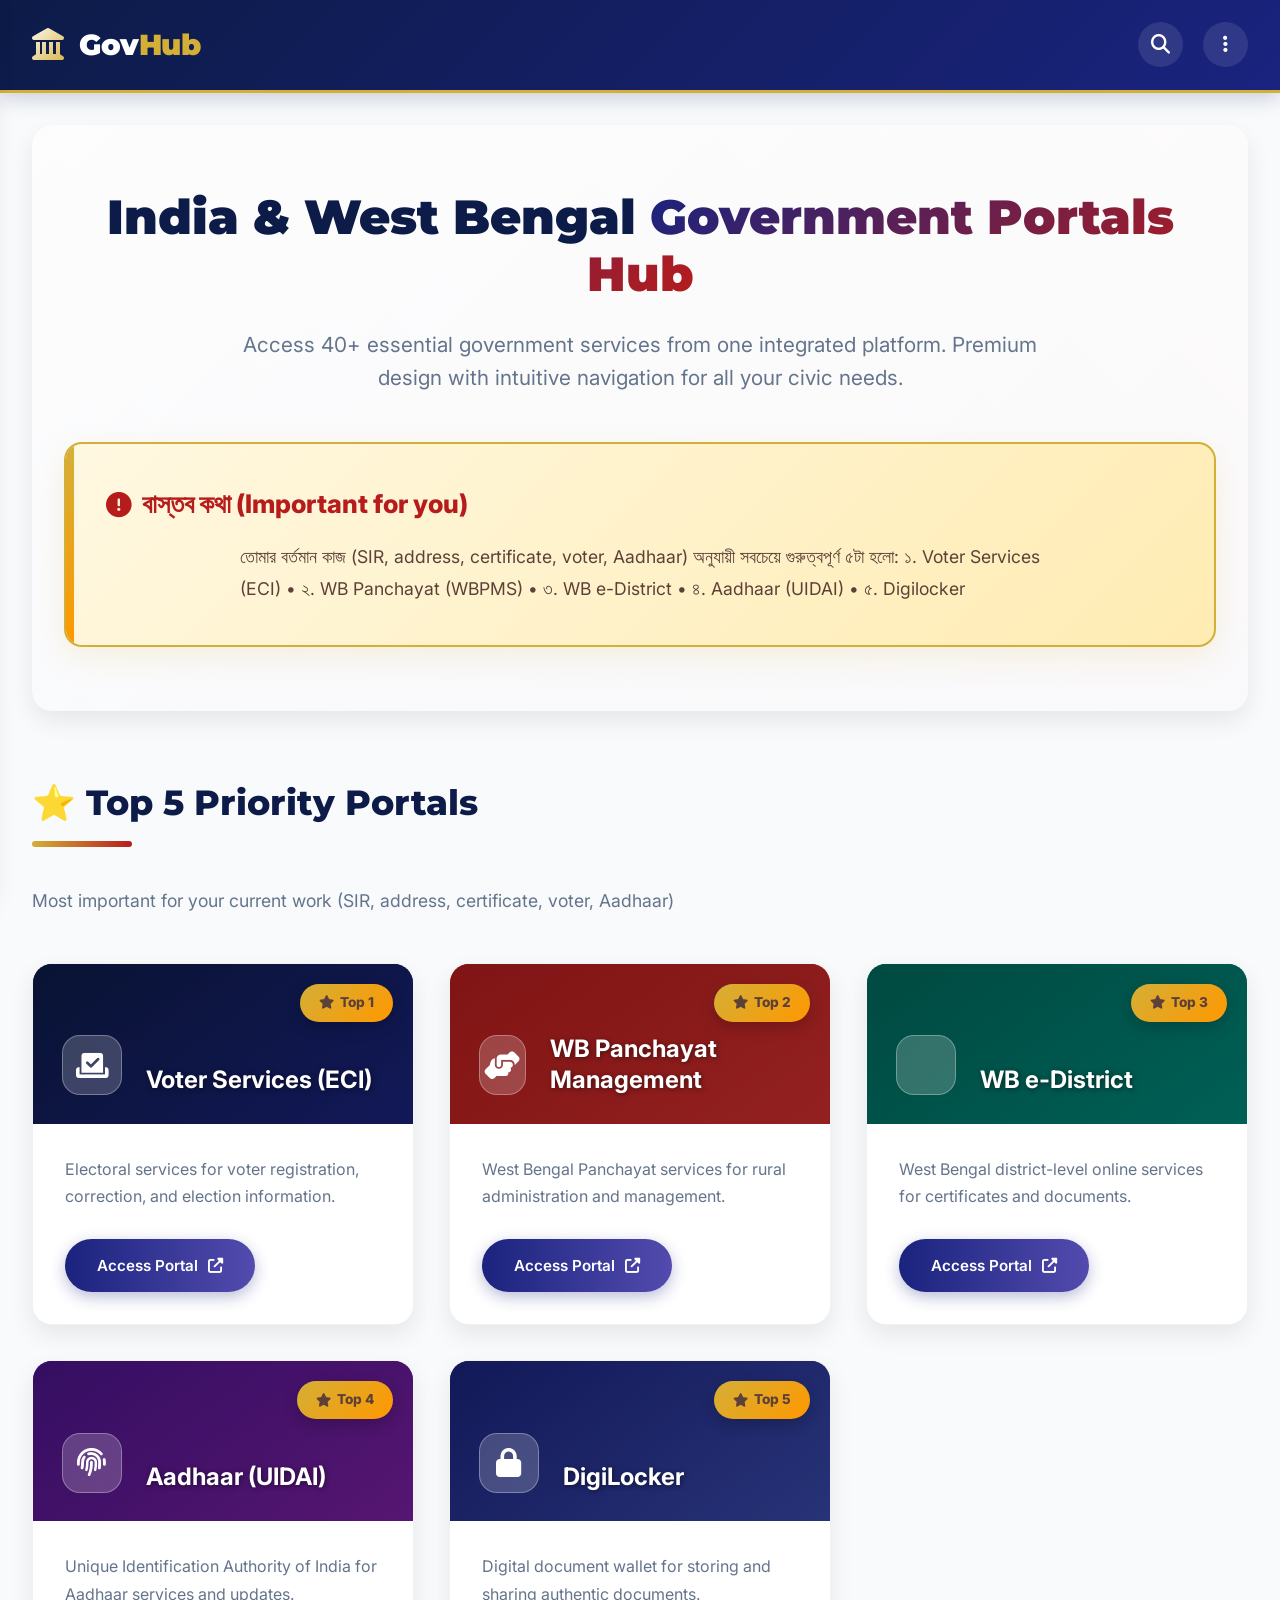
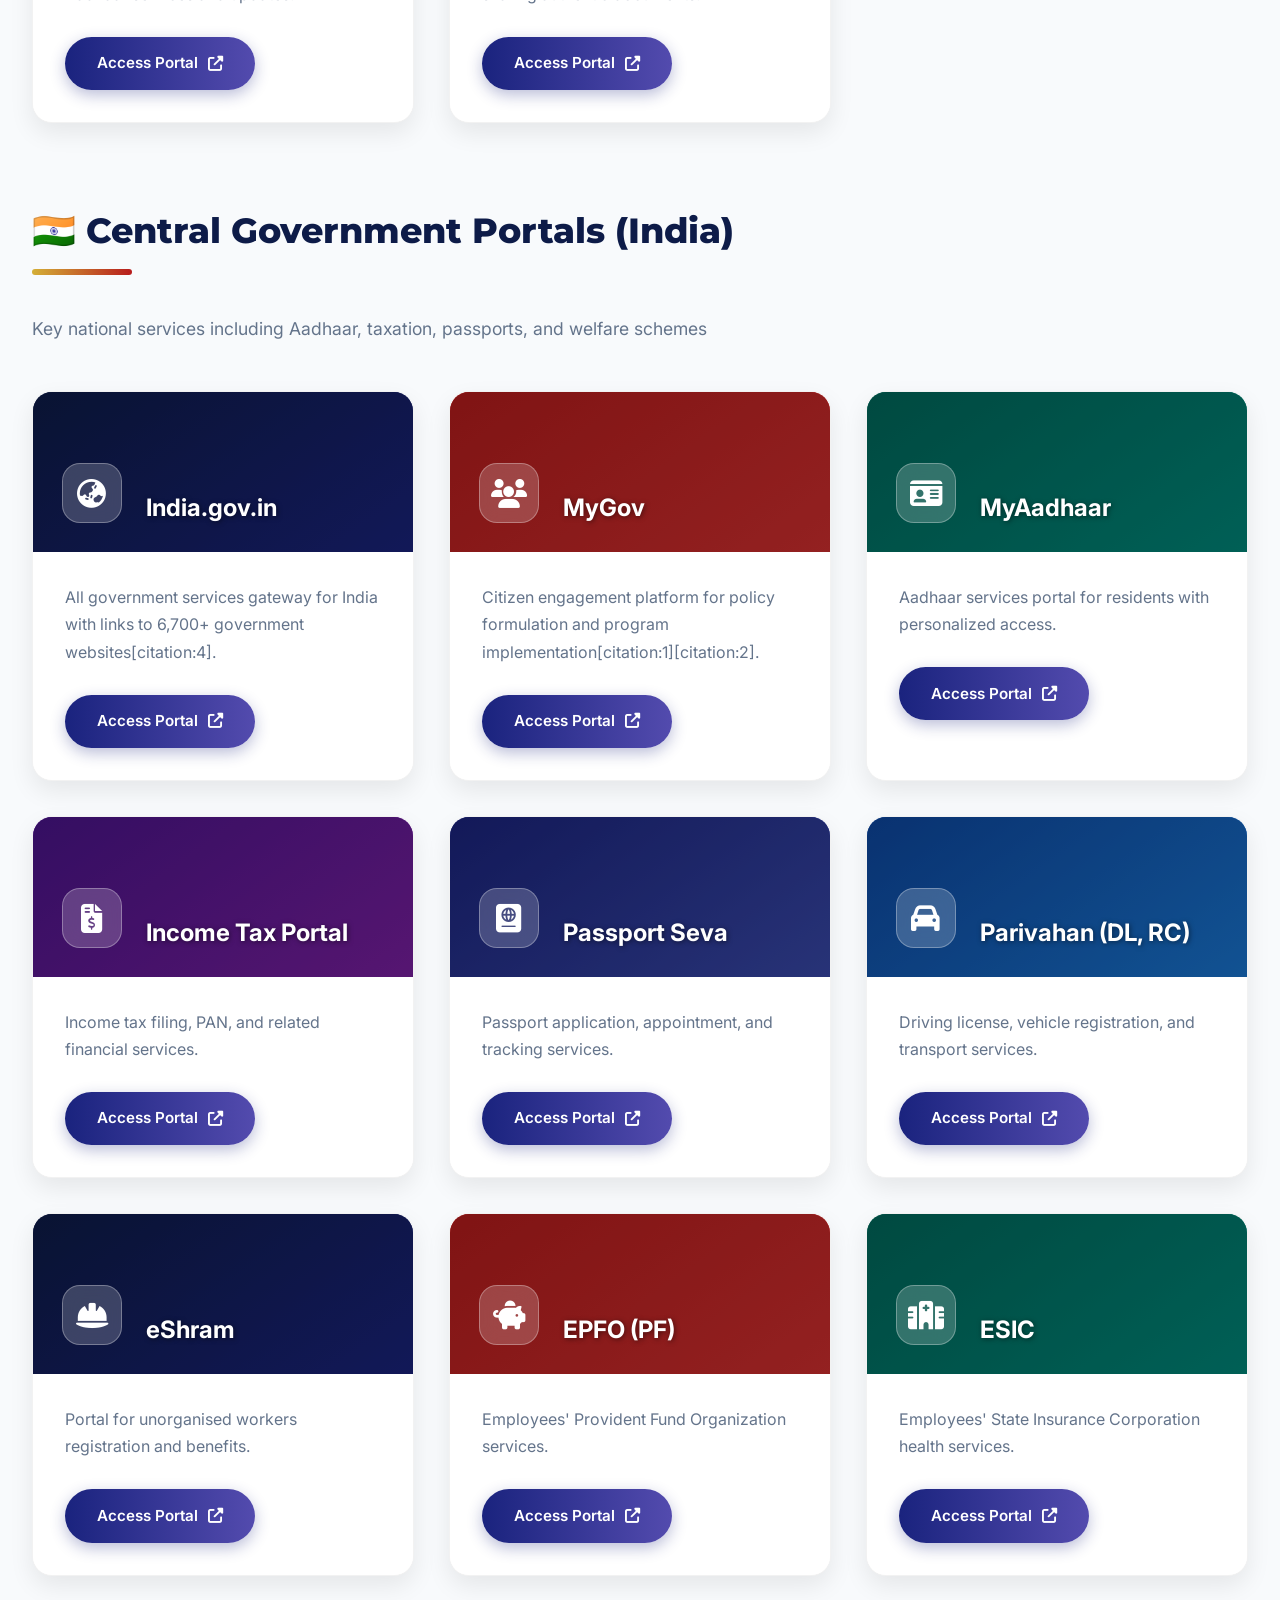
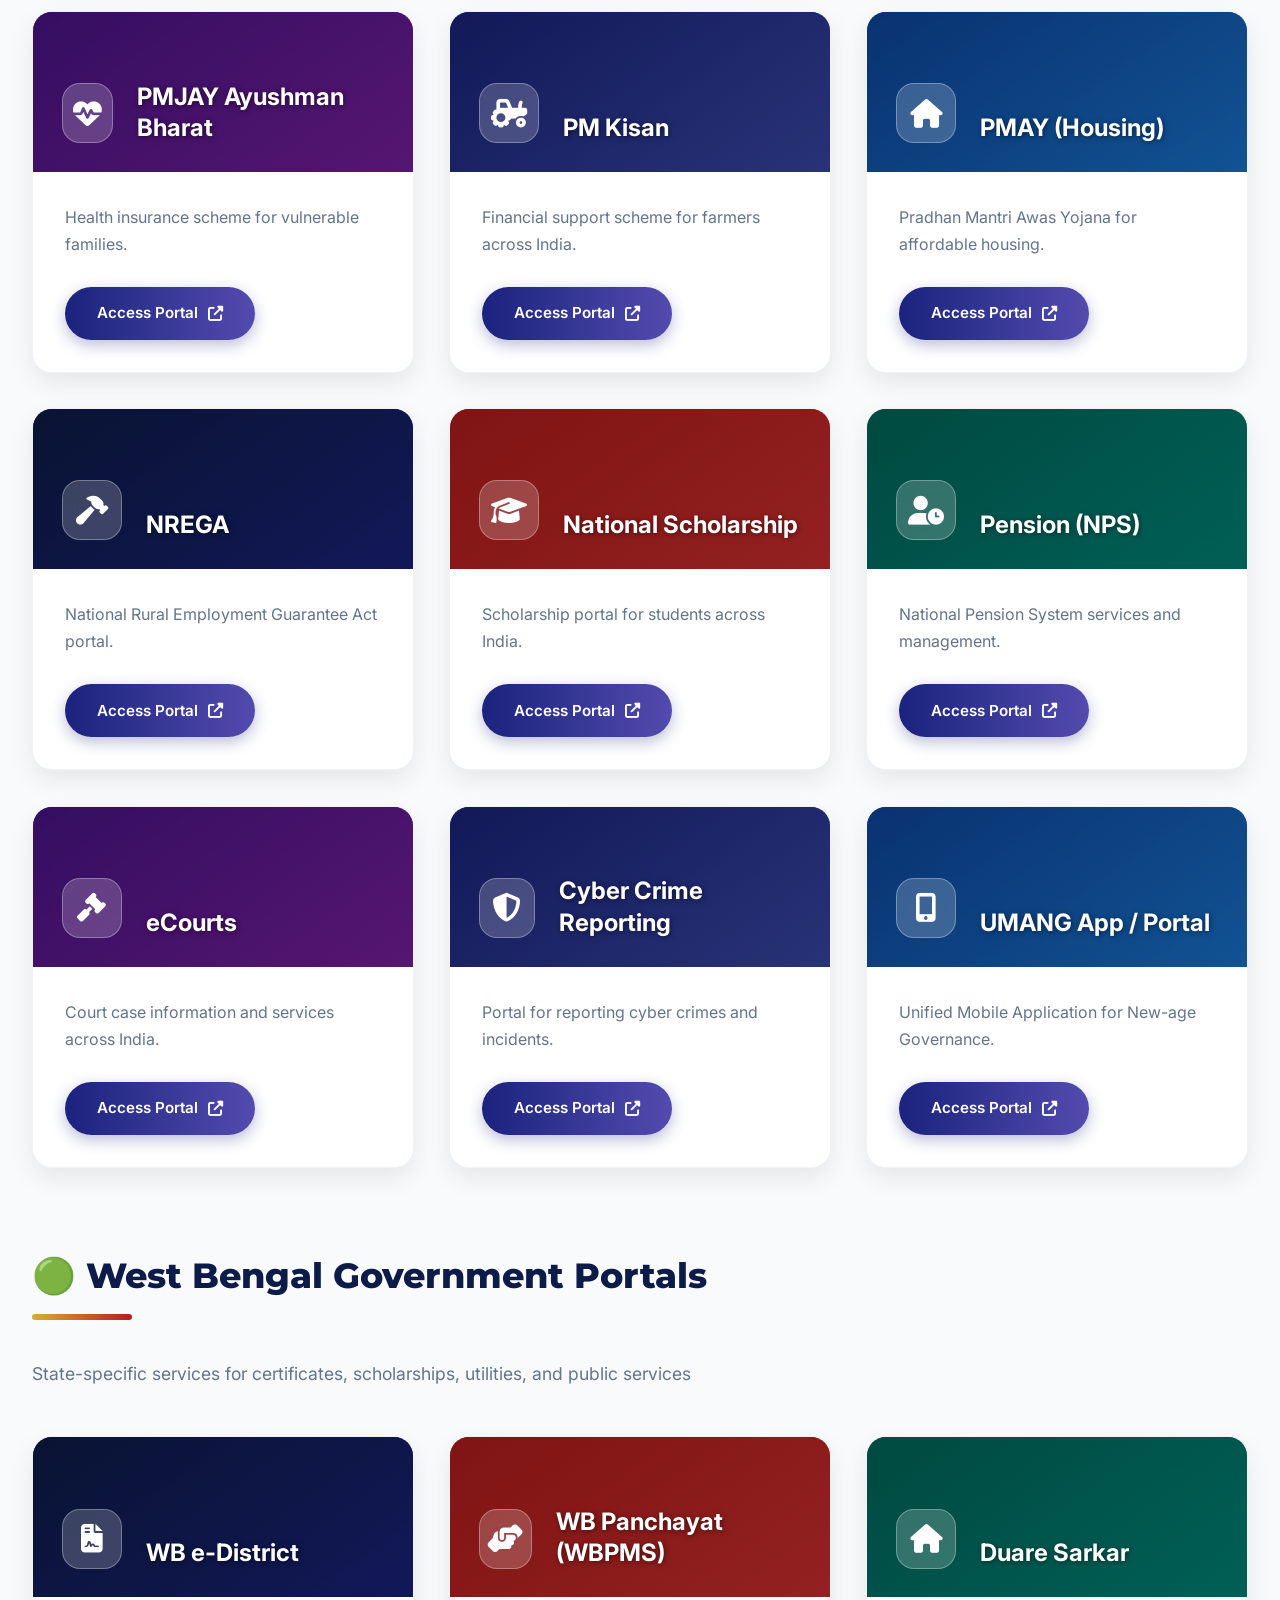
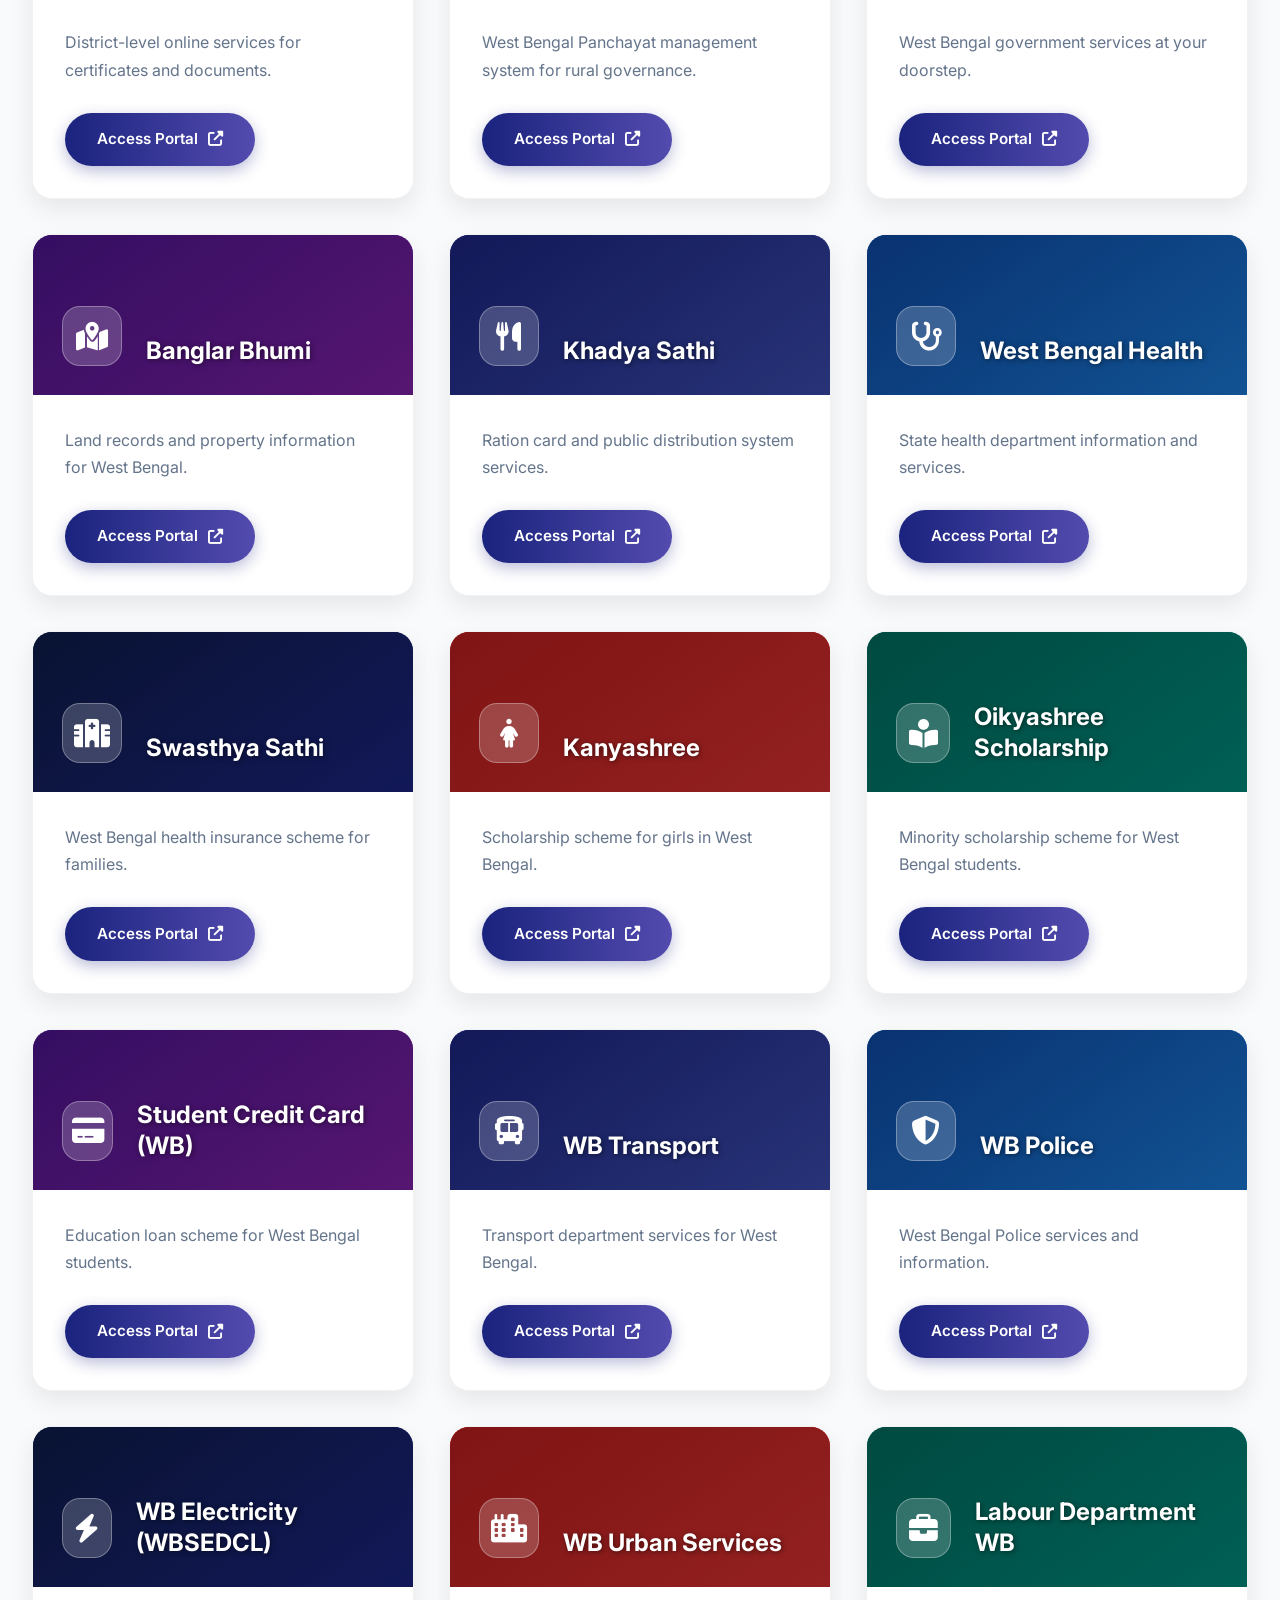
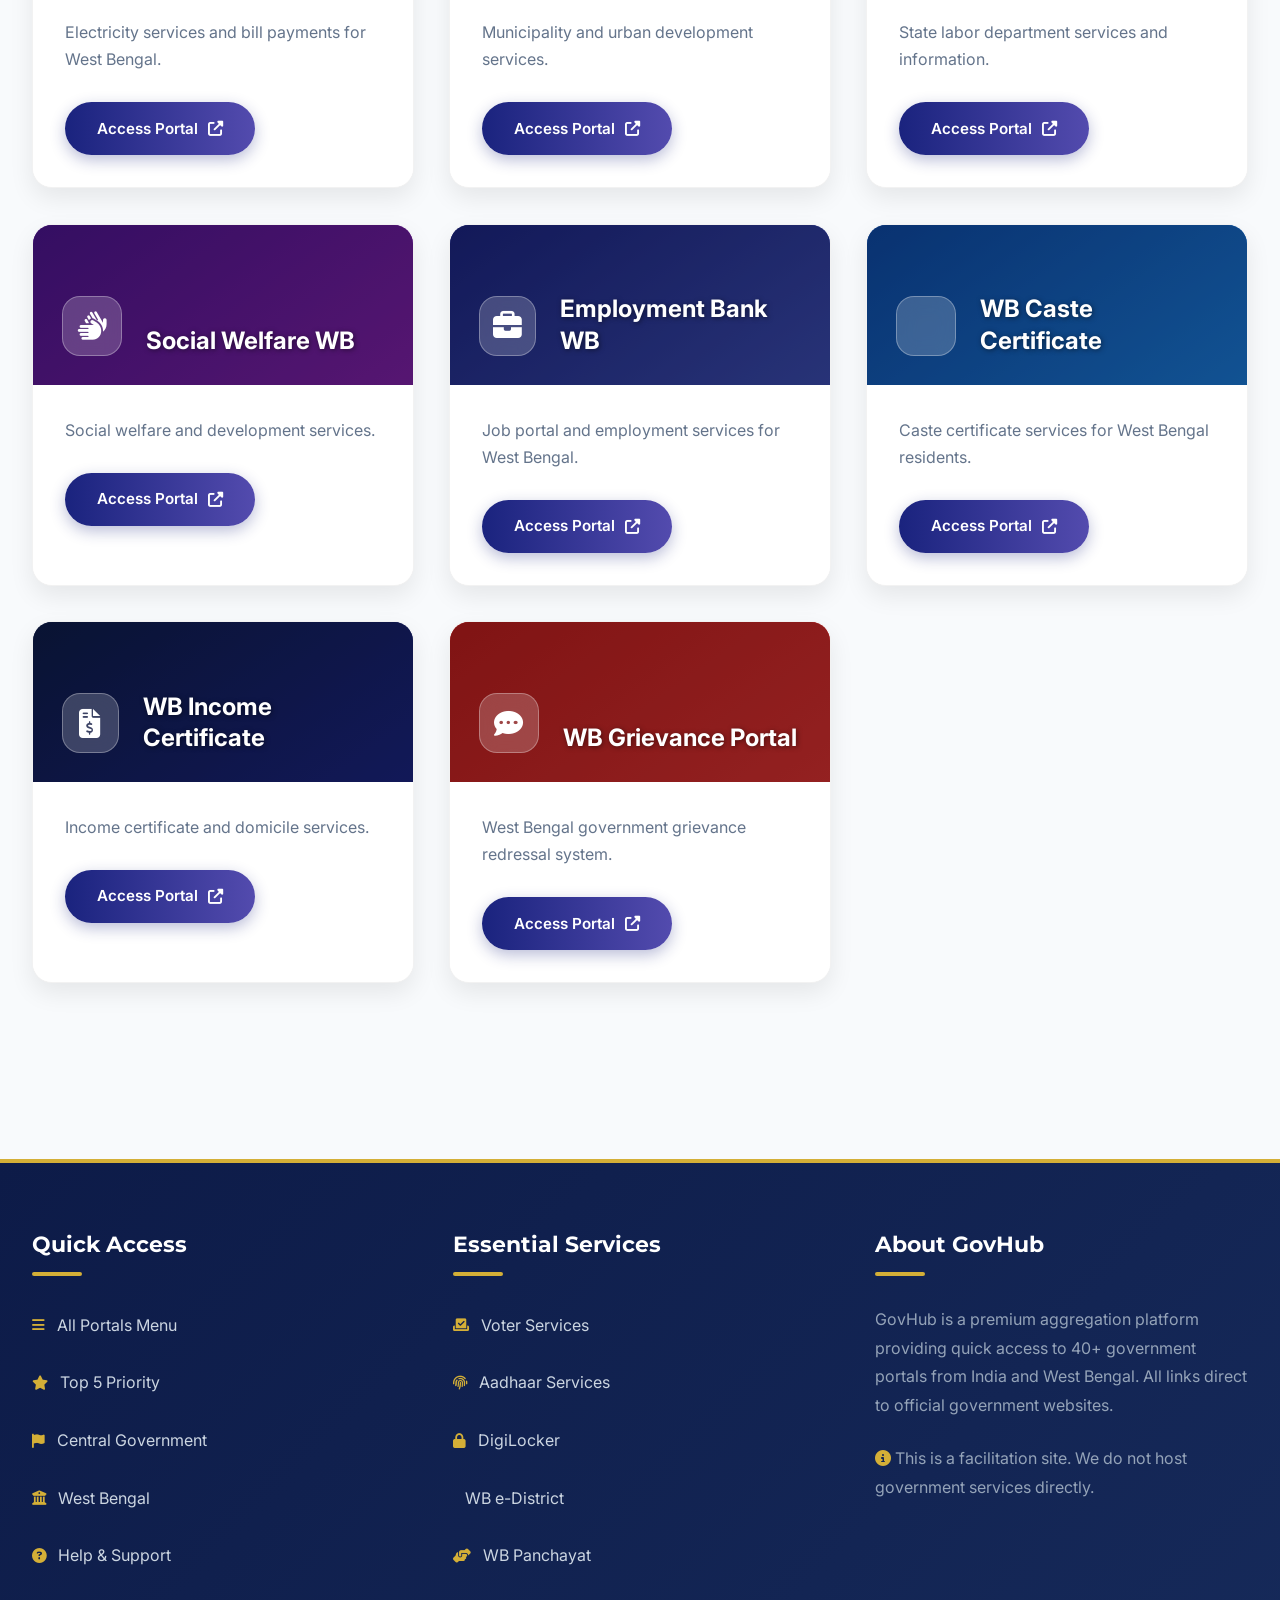
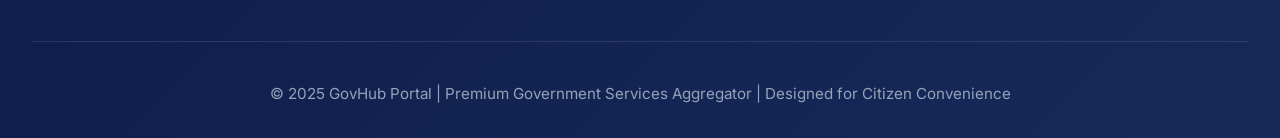
==== Government_Portal/index.html @ a8050935 "Create Government_Portal/index.html" ====
<!DOCTYPE html>
<html lang="en">
<head>
    <meta charset="UTF-8">
    <meta name="viewport" content="width=device-width, initial-scale=1.0">
    <title>GovHub Portal | India & West Bengal Services</title>
    <link rel="stylesheet" href="https://cdnjs.cloudflare.com/ajax/libs/font-awesome/6.4.0/css/all.min.css">
    <link href="https://fonts.googleapis.com/css2?family=Inter:wght@300;400;500;600;700;800&family=Montserrat:wght@700;800;900&display=swap" rel="stylesheet">
    <style>
        :root {
            --primary-dark: #0d1b48;
            --primary: #1a237e;
            --primary-light: #534bae;
            --secondary: #b71c1c;
            --accent: #00695c;
            --gold: #d4af37;
            --light-bg: #f8fafc;
            --card-light: #ffffff;
            --text-dark: #1e293b;
            --text-gray: #64748b;
            --transition: all 0.3s cubic-bezier(0.4, 0, 0.2, 1);
            --shadow: 0 10px 25px rgba(0, 0, 0, 0.08);
            --shadow-hover: 0 20px 40px rgba(0, 0, 0, 0.15);
            --card-radius: 20px;
        }

        * {
            margin: 0;
            padding: 0;
            box-sizing: border-box;
        }

        body {
            font-family: 'Inter', sans-serif;
            background-color: var(--light-bg);
            color: var(--text-dark);
            line-height: 1.6;
            overflow-x: hidden;
        }

        /* Premium Header */
        .header {
            background: linear-gradient(135deg, var(--primary-dark), var(--primary));
            color: white;
            padding: 1.2rem 2rem;
            display: flex;
            justify-content: space-between;
            align-items: center;
            position: sticky;
            top: 0;
            z-index: 1000;
            box-shadow: 0 5px 20px rgba(13, 27, 72, 0.2);
            border-bottom: 3px solid var(--gold);
        }

        .logo-container {
            display: flex;
            align-items: center;
            gap: 15px;
        }

        .logo-icon {
            font-size: 2rem;
            background: linear-gradient(135deg, white, var(--gold));
            -webkit-background-clip: text;
            -webkit-text-fill-color: transparent;
        }

        .logo-text {
            font-family: 'Montserrat', sans-serif;
            font-weight: 900;
            font-size: 1.8rem;
            letter-spacing: -0.5px;
        }

        .logo-text span {
            color: var(--gold);
        }

        .nav-controls {
            display: flex;
            align-items: center;
            gap: 20px;
        }

        .nav-icon {
            width: 45px;
            height: 45px;
            border-radius: 50%;
            display: flex;
            align-items: center;
            justify-content: center;
            background: rgba(255, 255, 255, 0.1);
            color: white;
            cursor: pointer;
            transition: var(--transition);
            font-size: 1.2rem;
        }

        .nav-icon:hover {
            background: rgba(255, 255, 255, 0.2);
            transform: translateY(-3px);
        }

        /* Mobile Menu Button (3 lines) - Positioned on left */
        .menu-icon-left {
            position: fixed;
            top: 1.2rem;
            left: 1.5rem;
            z-index: 1100;
            display: none;
        }

        /* Side Navigation - Opens from left */
        .side-nav {
            position: fixed;
            top: 0;
            left: -350px;
            width: 320px;
            height: 100%;
            background: linear-gradient(to bottom, var(--primary-dark), #162a5a);
            color: white;
            z-index: 2000;
            box-shadow: 10px 0 30px rgba(0, 0, 0, 0.3);
            transition: left 0.4s cubic-bezier(0.68, -0.55, 0.27, 1.55);
            display: flex;
            flex-direction: column;
            border-right: 4px solid var(--gold);
        }

        .side-nav.open {
            left: 0;
        }

        .nav-header {
            padding: 2rem;
            background: rgba(0, 0, 0, 0.2);
            border-bottom: 1px solid rgba(255, 255, 255, 0.1);
            display: flex;
            justify-content: space-between;
            align-items: center;
        }

        .nav-title {
            font-size: 1.4rem;
            font-weight: 700;
            font-family: 'Montserrat', sans-serif;
        }

        .close-btn {
            font-size: 1.5rem;
            cursor: pointer;
            transition: var(--transition);
            color: var(--gold);
        }

        .close-btn:hover {
            transform: rotate(90deg);
        }

        .nav-links {
            padding: 1.5rem;
            flex-grow: 1;
            overflow-y: auto;
        }

        .nav-link-group {
            margin-bottom: 2.5rem;
        }

        .nav-link-group-title {
            font-weight: 700;
            color: var(--gold);
            margin-bottom: 1.2rem;
            padding-bottom: 0.7rem;
            border-bottom: 2px solid rgba(212, 175, 55, 0.3);
            font-size: 1.1rem;
            display: flex;
            align-items: center;
            gap: 10px;
        }

        .nav-link-item {
            display: block;
            padding: 1rem 1.2rem;
            margin-bottom: 0.8rem;
            background: rgba(255, 255, 255, 0.05);
            border-radius: 12px;
            color: #e2e8f0;
            text-decoration: none;
            transition: var(--transition);
            border-left: 4px solid transparent;
            display: flex;
            align-items: center;
            gap: 12px;
        }

        .nav-link-item:hover {
            background: rgba(255, 255, 255, 0.1);
            border-left-color: var(--gold);
            transform: translateX(8px);
            color: white;
        }

        .nav-footer {
            padding: 1.5rem;
            text-align: center;
            background: rgba(0, 0, 0, 0.3);
            color: #94a3b8;
            font-size: 0.9rem;
        }

        /* Overlay */
        .overlay {
            position: fixed;
            top: 0;
            left: 0;
            width: 100%;
            height: 100%;
            background: rgba(0, 0, 0, 0.7);
            z-index: 1500;
            opacity: 0;
            visibility: hidden;
            transition: var(--transition);
        }

        .overlay.active {
            opacity: 1;
            visibility: visible;
        }

        /* Main Content */
        .container {
            max-width: 1400px;
            margin: 0 auto;
            padding: 2rem;
        }

        /* Hero Section */
        .hero {
            text-align: center;
            margin-bottom: 4rem;
            padding: 4rem 2rem;
            background: linear-gradient(135deg, rgba(255, 255, 255, 0.9), rgba(255, 255, 255, 0.7)), url('https://images.unsplash.com/photo-1542744095-fcf48d80b0fd?ixlib=rb-4.0.3&auto=format&fit=crop&w=1200&q=80');
            background-size: cover;
            background-position: center;
            border-radius: var(--card-radius);
            box-shadow: var(--shadow);
            position: relative;
            overflow: hidden;
        }

        .hero::before {
            content: '';
            position: absolute;
            top: 0;
            left: 0;
            width: 100%;
            height: 100%;
            background: linear-gradient(45deg, rgba(26, 35, 126, 0.1), rgba(183, 28, 28, 0.05));
            z-index: -1;
        }

        .hero h1 {
            font-size: 3rem;
            color: var(--primary-dark);
            margin-bottom: 1.5rem;
            font-family: 'Montserrat', sans-serif;
            font-weight: 900;
            line-height: 1.2;
        }

        .hero h1 span {
            background: linear-gradient(135deg, var(--primary), var(--secondary));
            -webkit-background-clip: text;
            -webkit-text-fill-color: transparent;
        }

        .hero p {
            font-size: 1.3rem;
            color: var(--text-gray);
            max-width: 800px;
            margin: 0 auto 2rem;
            font-weight: 400;
        }

        /* Priority Highlight Box */
        .priority-highlight {
            background: linear-gradient(135deg, #fff8e1, #ffecb3);
            border: 2px solid var(--gold);
            padding: 2.5rem;
            border-radius: 18px;
            margin-top: 3rem;
            text-align: left;
            box-shadow: 0 10px 30px rgba(212, 175, 55, 0.15);
            position: relative;
            overflow: hidden;
        }

        .priority-highlight::before {
            content: '';
            position: absolute;
            top: 0;
            left: 0;
            width: 8px;
            height: 100%;
            background: linear-gradient(to bottom, var(--gold), #ff9800);
        }

        .priority-highlight h3 {
            color: #b71c1c;
            margin-bottom: 1rem;
            font-size: 1.6rem;
            font-weight: 800;
            display: flex;
            align-items: center;
            gap: 10px;
        }

        .priority-highlight p {
            color: #5d4037;
            font-size: 1.1rem;
            line-height: 1.8;
            margin-bottom: 0;
        }

        /* Section Titles */
        .section-title {
            font-size: 2.2rem;
            color: var(--primary-dark);
            margin: 4rem 0 2.5rem;
            padding-bottom: 1rem;
            position: relative;
            font-family: 'Montserrat', sans-serif;
            font-weight: 800;
        }

        .section-title::after {
            content: '';
            position: absolute;
            bottom: 0;
            left: 0;
            width: 100px;
            height: 6px;
            background: linear-gradient(to right, var(--gold), var(--secondary));
            border-radius: 3px;
        }

        .section-subtitle {
            font-size: 1.1rem;
            color: var(--text-gray);
            margin-bottom: 3rem;
            max-width: 800px;
        }

        /* Premium Portal Cards Grid */
        .portals-grid {
            display: grid;
            grid-template-columns: repeat(auto-fill, minmax(340px, 1fr));
            gap: 2.2rem;
            margin-bottom: 5rem;
        }

        .portal-card {
            background: var(--card-light);
            border-radius: var(--card-radius);
            overflow: hidden;
            box-shadow: var(--shadow);
            transition: var(--transition);
            cursor: pointer;
            height: 100%;
            display: flex;
            flex-direction: column;
            position: relative;
            border: 1px solid rgba(0, 0, 0, 0.05);
        }

        .portal-card:hover {
            transform: translateY(-15px);
            box-shadow: var(--shadow-hover);
        }

        /* Card Color Variants */
        .card-1 { background: linear-gradient(145deg, #0d1b48, #1a237e); color: white; }
        .card-2 { background: linear-gradient(145deg, #b71c1c, #d32f2f); color: white; }
        .card-3 { background: linear-gradient(145deg, #00695c, #00897b); color: white; }
        .card-4 { background: linear-gradient(145deg, #4a148c, #7b1fa2); color: white; }
        .card-5 { background: linear-gradient(145deg, #1a237e, #3949ab); color: white; }
        .card-6 { background: linear-gradient(145deg, #0d47a1, #1976d2); color: white; }

        /* Card Header with Gradient */
        .card-header {
            height: 160px;
            position: relative;
            overflow: hidden;
        }

        .card-gradient {
            width: 100%;
            height: 100%;
            position: absolute;
            top: 0;
            left: 0;
            opacity: 0.9;
        }

        .card-overlay {
            position: absolute;
            top: 0;
            left: 0;
            width: 100%;
            height: 100%;
            background: rgba(0, 0, 0, 0.3);
            display: flex;
            align-items: flex-end;
            padding: 1.8rem;
        }

        .card-icon {
            background: rgba(255, 255, 255, 0.2);
            backdrop-filter: blur(10px);
            color: white;
            width: 60px;
            height: 60px;
            border-radius: 18px;
            display: flex;
            align-items: center;
            justify-content: center;
            font-size: 1.8rem;
            margin-right: 1.5rem;
            border: 1px solid rgba(255, 255, 255, 0.3);
        }

        .card-title {
            color: white;
            font-size: 1.5rem;
            font-weight: 700;
            text-shadow: 1px 1px 5px rgba(0,0,0,0.5);
            line-height: 1.3;
        }

        /* Card Body */
        .card-body {
            padding: 2rem;
            flex-grow: 1;
            background: white;
        }

        .card-description {
            color: var(--text-gray);
            margin-bottom: 1.8rem;
            font-size: 1rem;
            line-height: 1.7;
        }

        .card-link {
            display: inline-flex;
            align-items: center;
            gap: 10px;
            background: linear-gradient(to right, var(--primary), var(--primary-light));
            color: white;
            padding: 0.9rem 2rem;
            border-radius: 50px;
            text-decoration: none;
            font-weight: 600;
            transition: var(--transition);
            border: none;
            cursor: pointer;
            font-size: 0.95rem;
            box-shadow: 0 5px 15px rgba(26, 35, 126, 0.3);
        }

        .card-link:hover {
            background: linear-gradient(to right, var(--primary-light), var(--accent));
            box-shadow: 0 8px 25px rgba(26, 35, 126, 0.4);
            transform: translateY(-3px);
            gap: 15px;
        }

        /* Priority Badge */
        .priority-badge {
            position: absolute;
            top: 20px;
            right: 20px;
            background: linear-gradient(135deg, var(--gold), #ff9800);
            color: #5d4037;
            font-size: 0.85rem;
            padding: 0.5rem 1.2rem;
            border-radius: 50px;
            font-weight: 800;
            box-shadow: 0 5px 15px rgba(0,0,0,0.2);
            z-index: 10;
            display: flex;
            align-items: center;
            gap: 6px;
        }

        /* Footer */
        .footer {
            background: linear-gradient(135deg, var(--primary-dark), #162a5a);
            color: white;
            padding: 4rem 2rem 2rem;
            margin-top: 4rem;
            border-top: 4px solid var(--gold);
        }

        .footer-content {
            max-width: 1300px;
            margin: 0 auto;
            display: grid;
            grid-template-columns: repeat(auto-fit, minmax(280px, 1fr));
            gap: 3rem;
            margin-bottom: 3rem;
        }

        .footer-section h3 {
            font-size: 1.4rem;
            margin-bottom: 1.8rem;
            position: relative;
            padding-bottom: 0.8rem;
            font-family: 'Montserrat', sans-serif;
            font-weight: 700;
        }

        .footer-section h3::after {
            content: '';
            position: absolute;
            left: 0;
            bottom: 0;
            width: 50px;
            height: 4px;
            background: var(--gold);
            border-radius: 2px;
        }

        .footer-links {
            list-style: none;
        }

        .footer-links li {
            margin-bottom: 1rem;
        }

        .footer-links a {
            color: #cbd5e1;
            text-decoration: none;
            transition: var(--transition);
            display: flex;
            align-items: center;
            gap: 12px;
            padding: 0.5rem 0;
        }

        .footer-links a:hover {
            color: white;
            transform: translateX(8px);
        }

        .footer-links a i {
            font-size: 0.9rem;
            color: var(--gold);
        }

        .footer-about p {
            color: #94a3b8;
            line-height: 1.8;
            margin-bottom: 1.5rem;
        }

        .footer-bottom {
            text-align: center;
            padding-top: 2.5rem;
            border-top: 1px solid rgba(255, 255, 255, 0.1);
            font-size: 0.95rem;
            color: #94a3b8;
        }

        /* Responsive Design */
        @media (max-width: 1200px) {
            .portals-grid {
                grid-template-columns: repeat(auto-fill, minmax(320px, 1fr));
            }
        }

        @media (max-width: 992px) {
            .hero h1 {
                font-size: 2.5rem;
            }
            
            .portals-grid {
                grid-template-columns: repeat(auto-fill, minmax(300px, 1fr));
                gap: 2rem;
            }
            
            .header {
                padding: 1rem;
            }
            
            .menu-icon-left {
                display: flex;
            }
            
            .logo-container {
                margin-left: 50px;
            }
        }

        @media (max-width: 768px) {
            .container {
                padding: 1.5rem;
            }
            
            .hero {
                padding: 3rem 1.5rem;
            }
            
            .hero h1 {
                font-size: 2.2rem;
            }
            
            .portals-grid {
                grid-template-columns: 1fr;
                gap: 1.8rem;
            }
            
            .section-title {
                font-size: 1.9rem;
            }
            
            .footer-content {
                grid-template-columns: 1fr;
                gap: 2.5rem;
            }
        }

        @media (max-width: 576px) {
            .hero h1 {
                font-size: 1.9rem;
            }
            
            .priority-highlight {
                padding: 1.8rem;
            }
            
            .card-header {
                height: 140px;
            }
            
            .card-title {
                font-size: 1.3rem;
            }
            
            .side-nav {
                width: 280px;
            }
        }
    </style>
</head>
<body>
    <!-- Mobile Menu Button (Left Side) -->
    <div class="menu-icon-left nav-icon" id="menuIconLeft">
        <i class="fas fa-bars"></i>
    </div>

    <!-- Header -->
    <header class="header">
        <div class="logo-container">
            <div class="logo-icon">
                <i class="fas fa-landmark"></i>
            </div>
            <div class="logo-text">Gov<span>Hub</span></div>
        </div>
        <div class="nav-controls">
            <div class="nav-icon" id="searchIcon">
                <i class="fas fa-search"></i>
            </div>
            <div class="nav-icon" id="threeDots">
                <i class="fas fa-ellipsis-v"></i>
            </div>
        </div>
    </header>

    <!-- Side Navigation Menu -->
    <div class="side-nav" id="sideNav">
        <div class="nav-header">
            <div class="nav-title">Portal Categories</div>
            <div class="close-btn" id="closeNav">
                <i class="fas fa-times"></i>
            </div>
        </div>
        <div class="nav-links">
            <div class="nav-link-group">
                <div class="nav-link-group-title">
                    <i class="fas fa-flag"></i> 🇮🇳 Central Government
                </div>
                <a href="#" class="nav-link-item" data-category="central">
                    <i class="fas fa-chevron-right"></i> All Central Portals
                </a>
                <a href="#" class="nav-link-item" data-category="documents">
                    <i class="fas fa-id-card"></i> Documents & IDs
                </a>
                <a href="#" class="nav-link-item" data-category="welfare">
                    <i class="fas fa-hand-holding-heart"></i> Welfare Schemes
                </a>
                <a href="#" class="nav-link-item" data-category="finance">
                    <i class="fas fa-rupee-sign"></i> Tax & Finance
                </a>
            </div>
            <div class="nav-link-group">
                <div class="nav-link-group-title">
                    <i class="fas fa-university"></i> 🟢 West Bengal
                </div>
                <a href="#" class="nav-link-item" data-category="wb">
                    <i class="fas fa-chevron-right"></i> All WB Portals
                </a>
                <a href="#" class="nav-link-item" data-category="certificates">
                    <i class="fas fa-certificate"></i> Certificates
                </a>
                <a href="#" class="nav-link-item" data-category="education">
                    <i class="fas fa-graduation-cap"></i> Education
                </a>
                <a href="#" class="nav-link-item" data-category="services">
                    <i class="fas fa-concierge-bell"></i> Public Services
                </a>
            </div>
            <div class="nav-link-group">
                <div class="nav-link-group-title">
                    <i class="fas fa-star"></i> ⭐ Top 5 Priority
                </div>
                <a href="https://voters.eci.gov.in" target="_blank" class="nav-link-item">
                    <i class="fas fa-vote-yea"></i> Voter Services (ECI)
                </a>
                <a href="https://wbpms.in" target="_blank" class="nav-link-item">
                    <i class="fas fa-hands-helping"></i> WB Panchayat (WBPMS)
                </a>
                <a href="https://edistrict.wb.gov.in" target="_blank" class="nav-link-item">
                    <i class="fas fa-file-certificate"></i> WB e-District
                </a>
                <a href="https://uidai.gov.in" target="_blank" class="nav-link-item">
                    <i class="fas fa-fingerprint"></i> Aadhaar (UIDAI)
                </a>
                <a href="https://digilocker.gov.in" target="_blank" class="nav-link-item">
                    <i class="fas fa-lock"></i> Digilocker
                </a>
            </div>
        </div>
        <div class="nav-footer">
            <p>40+ Government Portals • Updated Dec 2025</p>
        </div>
    </div>

    <!-- Overlay -->
    <div class="overlay" id="overlay"></div>

    <!-- Main Content -->
    <main class="container">
        <section class="hero">
            <h1>India & West Bengal <span>Government Portals Hub</span></h1>
            <p>Access 40+ essential government services from one integrated platform. Premium design with intuitive navigation for all your civic needs.</p>
            <div class="priority-highlight">
                <h3><i class="fas fa-exclamation-circle"></i> বাস্তব কথা (Important for you)</h3>
                <p>তোমার বর্তমান কাজ (SIR, address, certificate, voter, Aadhaar) অনুযায়ী সবচেয়ে গুরুত্বপূর্ণ ৫টা হলো: ১. Voter Services (ECI) • ২. WB Panchayat (WBPMS) • ৩. WB e-District • ৪. Aadhaar (UIDAI) • ৫. Digilocker</p>
            </div>
        </section>

        <!-- Top 5 Priority Portals -->
        <h2 class="section-title">⭐ Top 5 Priority Portals</h2>
        <p class="section-subtitle">Most important for your current work (SIR, address, certificate, voter, Aadhaar)</p>
        <div class="portals-grid" id="priorityPortals">
            <!-- Priority cards will be dynamically inserted here -->
        </div>

        <!-- Central Government Portals -->
        <h2 class="section-title">🇮🇳 Central Government Portals (India)</h2>
        <p class="section-subtitle">Key national services including Aadhaar, taxation, passports, and welfare schemes</p>
        <div class="portals-grid" id="centralPortals">
            <!-- Central portal cards will be dynamically inserted here -->
        </div>

        <!-- West Bengal Government Portals -->
        <h2 class="section-title">🟢 West Bengal Government Portals</h2>
        <p class="section-subtitle">State-specific services for certificates, scholarships, utilities, and public services</p>
        <div class="portals-grid" id="wbPortals">
            <!-- WB portal cards will be dynamically inserted here -->
        </div>
    </main>

    <!-- Footer -->
    <footer class="footer">
        <div class="footer-content">
            <div class="footer-section">
                <h3>Quick Access</h3>
                <ul class="footer-links">
                    <li><a href="#" id="menuLinkFooter"><i class="fas fa-bars"></i> All Portals Menu</a></li>
                    <li><a href="#priorityPortals"><i class="fas fa-star"></i> Top 5 Priority</a></li>
                    <li><a href="#centralPortals"><i class="fas fa-flag"></i> Central Government</a></li>
                    <li><a href="#wbPortals"><i class="fas fa-university"></i> West Bengal</a></li>
                    <li><a href="#"><i class="fas fa-question-circle"></i> Help & Support</a></li>
                </ul>
            </div>
            <div class="footer-section">
                <h3>Essential Services</h3>
                <ul class="footer-links">
                    <li><a href="https://voters.eci.gov.in" target="_blank"><i class="fas fa-vote-yea"></i> Voter Services</a></li>
                    <li><a href="https://uidai.gov.in" target="_blank"><i class="fas fa-fingerprint"></i> Aadhaar Services</a></li>
                    <li><a href="https://digilocker.gov.in" target="_blank"><i class="fas fa-lock"></i> DigiLocker</a></li>
                    <li><a href="https://edistrict.wb.gov.in" target="_blank"><i class="fas fa-file-certificate"></i> WB e-District</a></li>
                    <li><a href="https://wbpms.in" target="_blank"><i class="fas fa-hands-helping"></i> WB Panchayat</a></li>
                </ul>
            </div>
            <div class="footer-section footer-about">
                <h3>About GovHub</h3>
                <p>GovHub is a premium aggregation platform providing quick access to 40+ government portals from India and West Bengal. All links direct to official government websites.</p>
                <p style="margin-top: 15px;"><i class="fas fa-info-circle" style="color: var(--gold);"></i> This is a facilitation site. We do not host government services directly.</p>
            </div>
        </div>
        <div class="footer-bottom">
            <p>© 2025 GovHub Portal | Premium Government Services Aggregator | Designed for Citizen Convenience</p>
        </div>
    </footer>

    <script>
        // Portal Data - All 40+ government portals
        const portalData = {
            priority: [
                {
                    id: 1,
                    title: "Voter Services (ECI)",
                    url: "https://voters.eci.gov.in",
                    description: "Electoral services for voter registration, correction, and election information.",
                    icon: "fas fa-vote-yea",
                    colorClass: "card-1"
                },
                {
                    id: 2,
                    title: "WB Panchayat Management",
                    url: "https://wbpms.in",
                    description: "West Bengal Panchayat services for rural administration and management.",
                    icon: "fas fa-hands-helping",
                    colorClass: "card-2"
                },
                {
                    id: 3,
                    title: "WB e-District",
                    url: "https://edistrict.wb.gov.in",
                    description: "West Bengal district-level online services for certificates and documents.",
                    icon: "fas fa-file-certificate",
                    colorClass: "card-3"
                },
                {
                    id: 4,
                    title: "Aadhaar (UIDAI)",
                    url: "https://uidai.gov.in",
                    description: "Unique Identification Authority of India for Aadhaar services and updates.",
                    icon: "fas fa-fingerprint",
                    colorClass: "card-4"
                },
                {
                    id: 5,
                    title: "DigiLocker",
                    url: "https://digilocker.gov.in",
                    description: "Digital document wallet for storing and sharing authentic documents.",
                    icon: "fas fa-lock",
                    colorClass: "card-5"
                }
            ],
            central: [
                {
                    title: "India.gov.in",
                    url: "https://www.india.gov.in",
                    description: "All government services gateway for India with links to 6,700+ government websites[citation:4].",
                    icon: "fas fa-globe-asia",
                    colorClass: "card-1"
                },
                {
                    title: "MyGov",
                    url: "https://www.mygov.in",
                    description: "Citizen engagement platform for policy formulation and program implementation[citation:1][citation:2].",
                    icon: "fas fa-users",
                    colorClass: "card-2"
                },
                {
                    title: "MyAadhaar",
                    url: "https://myaadhaar.uidai.gov.in",
                    description: "Aadhaar services portal for residents with personalized access.",
                    icon: "fas fa-id-card",
                    colorClass: "card-3"
                },
                {
                    title: "Income Tax Portal",
                    url: "https://www.incometax.gov.in",
                    description: "Income tax filing, PAN, and related financial services.",
                    icon: "fas fa-file-invoice-dollar",
                    colorClass: "card-4"
                },
                {
                    title: "Passport Seva",
                    url: "https://www.passportindia.gov.in",
                    description: "Passport application, appointment, and tracking services.",
                    icon: "fas fa-passport",
                    colorClass: "card-5"
                },
                {
                    title: "Parivahan (DL, RC)",
                    url: "https://parivahan.gov.in",
                    description: "Driving license, vehicle registration, and transport services.",
                    icon: "fas fa-car",
                    colorClass: "card-6"
                },
                {
                    title: "eShram",
                    url: "https://eshram.gov.in",
                    description: "Portal for unorganised workers registration and benefits.",
                    icon: "fas fa-hard-hat",
                    colorClass: "card-1"
                },
                {
                    title: "EPFO (PF)",
                    url: "https://www.epfindia.gov.in",
                    description: "Employees' Provident Fund Organization services.",
                    icon: "fas fa-piggy-bank",
                    colorClass: "card-2"
                },
                {
                    title: "ESIC",
                    url: "https://www.esic.gov.in",
                    description: "Employees' State Insurance Corporation health services.",
                    icon: "fas fa-hospital",
                    colorClass: "card-3"
                },
                {
                    title: "PMJAY Ayushman Bharat",
                    url: "https://pmjay.gov.in",
                    description: "Health insurance scheme for vulnerable families.",
                    icon: "fas fa-heartbeat",
                    colorClass: "card-4"
                },
                {
                    title: "PM Kisan",
                    url: "https://pmkisan.gov.in",
                    description: "Financial support scheme for farmers across India.",
                    icon: "fas fa-tractor",
                    colorClass: "card-5"
                },
                {
                    title: "PMAY (Housing)",
                    url: "https://pmaymis.gov.in",
                    description: "Pradhan Mantri Awas Yojana for affordable housing.",
                    icon: "fas fa-home",
                    colorClass: "card-6"
                },
                {
                    title: "NREGA",
                    url: "https://nrega.nic.in",
                    description: "National Rural Employment Guarantee Act portal.",
                    icon: "fas fa-hammer",
                    colorClass: "card-1"
                },
                {
                    title: "National Scholarship",
                    url: "https://scholarships.gov.in",
                    description: "Scholarship portal for students across India.",
                    icon: "fas fa-graduation-cap",
                    colorClass: "card-2"
                },
                {
                    title: "Pension (NPS)",
                    url: "https://npscra.nsdl.co.in",
                    description: "National Pension System services and management.",
                    icon: "fas fa-user-clock",
                    colorClass: "card-3"
                },
                {
                    title: "eCourts",
                    url: "https://ecourts.gov.in",
                    description: "Court case information and services across India.",
                    icon: "fas fa-gavel",
                    colorClass: "card-4"
                },
                {
                    title: "Cyber Crime Reporting",
                    url: "https://cybercrime.gov.in",
                    description: "Portal for reporting cyber crimes and incidents.",
                    icon: "fas fa-shield-alt",
                    colorClass: "card-5"
                },
                {
                    title: "UMANG App / Portal",
                    url: "https://umang.gov.in",
                    description: "Unified Mobile Application for New-age Governance.",
                    icon: "fas fa-mobile-alt",
                    colorClass: "card-6"
                }
            ],
            wb: [
                {
                    title: "WB e-District",
                    url: "https://edistrict.wb.gov.in",
                    description: "District-level online services for certificates and documents.",
                    icon: "fas fa-file-contract",
                    colorClass: "card-1"
                },
                {
                    title: "WB Panchayat (WBPMS)",
                    url: "https://wbpms.in",
                    description: "West Bengal Panchayat management system for rural governance.",
                    icon: "fas fa-hands-helping",
                    colorClass: "card-2"
                },
                {
                    title: "Duare Sarkar",
                    url: "https://ds.wb.gov.in",
                    description: "West Bengal government services at your doorstep.",
                    icon: "fas fa-home",
                    colorClass: "card-3"
                },
                {
                    title: "Banglar Bhumi",
                    url: "https://banglarbhumi.gov.in",
                    description: "Land records and property information for West Bengal.",
                    icon: "fas fa-map-marked-alt",
                    colorClass: "card-4"
                },
                {
                    title: "Khadya Sathi",
                    url: "https://food.wb.gov.in",
                    description: "Ration card and public distribution system services.",
                    icon: "fas fa-utensils",
                    colorClass: "card-5"
                },
                {
                    title: "West Bengal Health",
                    url: "https://www.wbhealth.gov.in",
                    description: "State health department information and services.",
                    icon: "fas fa-stethoscope",
                    colorClass: "card-6"
                },
                {
                    title: "Swasthya Sathi",
                    url: "https://swasthyasathi.gov.in",
                    description: "West Bengal health insurance scheme for families.",
                    icon: "fas fa-hospital",
                    colorClass: "card-1"
                },
                {
                    title: "Kanyashree",
                    url: "https://kanyashree.wb.gov.in",
                    description: "Scholarship scheme for girls in West Bengal.",
                    icon: "fas fa-female",
                    colorClass: "card-2"
                },
                {
                    title: "Oikyashree Scholarship",
                    url: "https://wbmdfcscholarship.gov.in",
                    description: "Minority scholarship scheme for West Bengal students.",
                    icon: "fas fa-book-reader",
                    colorClass: "card-3"
                },
                {
                    title: "Student Credit Card (WB)",
                    url: "https://wbstudentcreditcard.wb.gov.in",
                    description: "Education loan scheme for West Bengal students.",
                    icon: "fas fa-credit-card",
                    colorClass: "card-4"
                },
                {
                    title: "WB Transport",
                    url: "https://wbtransport.gov.in",
                    description: "Transport department services for West Bengal.",
                    icon: "fas fa-bus",
                    colorClass: "card-5"
                },
                {
                    title: "WB Police",
                    url: "https://wbpolice.gov.in",
                    description: "West Bengal Police services and information.",
                    icon: "fas fa-shield-alt",
                    colorClass: "card-6"
                },
                {
                    title: "WB Electricity (WBSEDCL)",
                    url: "https://www.wbsedcl.in",
                    description: "Electricity services and bill payments for West Bengal.",
                    icon: "fas fa-bolt",
                    colorClass: "card-1"
                },
                {
                    title: "WB Urban Services",
                    url: "https://www.wburbanservices.gov.in",
                    description: "Municipality and urban development services.",
                    icon: "fas fa-city",
                    colorClass: "card-2"
                },
                {
                    title: "Labour Department WB",
                    url: "https://wblabour.gov.in",
                    description: "State labor department services and information.",
                    icon: "fas fa-briefcase",
                    colorClass: "card-3"
                },
                {
                    title: "Social Welfare WB",
                    url: "https://wbcdwds.gov.in",
                    description: "Social welfare and development services.",
                    icon: "fas fa-hands",
                    colorClass: "card-4"
                },
                {
                    title: "Employment Bank WB",
                    url: "https://employmentbankwb.gov.in",
                    description: "Job portal and employment services for West Bengal.",
                    icon: "fas fa-briefcase",
                    colorClass: "card-5"
                },
                {
                    title: "WB Caste Certificate",
                    url: "https://castcertificatewb.gov.in",
                    description: "Caste certificate services for West Bengal residents.",
                    icon: "fas fa-file-certificate",
                    colorClass: "card-6"
                },
                {
                    title: "WB Income Certificate",
                    url: "https://edistrict.wb.gov.in",
                    description: "Income certificate and domicile services.",
                    icon: "fas fa-file-invoice-dollar",
                    colorClass: "card-1"
                },
                {
                    title: "WB Grievance Portal",
                    url: "https://www.wb.gov.in",
                    description: "West Bengal government grievance redressal system.",
                    icon: "fas fa-comment-dots",
                    colorClass: "card-2"
                }
            ]
        };

        // DOM Elements
        const menuIconLeft = document.getElementById('menuIconLeft');
        const closeNav = document.getElementById('closeNav');
        const sideNav = document.getElementById('sideNav');
        const overlay = document.getElementById('overlay');
        const priorityPortalsContainer = document.getElementById('priorityPortals');
        const centralPortalsContainer = document.getElementById('centralPortals');
        const wbPortalsContainer = document.getElementById('wbPortals');

        // Function to create portal card HTML
        function createPortalCard(portal, isPriority = false) {
            return `
                <div class="portal-card">
                    <div class="card-header ${portal.colorClass}">
                        <div class="card-gradient ${portal.colorClass}"></div>
                        <div class="card-overlay">
                            <div class="card-icon">
                                <i class="${portal.icon}"></i>
                            </div>
                            <h3 class="card-title">${portal.title}</h3>
                        </div>
                        ${isPriority ? `<div class="priority-badge"><i class="fas fa-star"></i> Top ${portal.id}</div>` : ''}
                    </div>
                    <div class="card-body">
                        <p class="card-description">${portal.description}</p>
                        <a href="${portal.url}" target="_blank" class="card-link">
                            Access Portal <i class="fas fa-external-link-alt"></i>
                        </a>
                    </div>
                </div>
            `;
        }

        // Render portal cards
        function renderPortals() {
            // Render priority portals
            portalData.priority.forEach(portal => {
                priorityPortalsContainer.innerHTML += createPortalCard(portal, true);
            });

            // Render central portals
            portalData.central.forEach(portal => {
                centralPortalsContainer.innerHTML += createPortalCard(portal);
            });

            // Render WB portals
            portalData.wb.forEach(portal => {
                wbPortalsContainer.innerHTML += createPortalCard(portal);
            });
        }

        // Event Listeners
        menuIconLeft.addEventListener('click', () => {
            sideNav.classList.add('open');
            overlay.classList.add('active');
        });

        closeNav.addEventListener('click', () => {
            sideNav.classList.remove('open');
            overlay.classList.remove('active');
        });

        overlay.addEventListener('click', () => {
            sideNav.classList.remove('open');
            overlay.classList.remove('active');
        });

        // Search icon functionality
        document.getElementById('searchIcon').addEventListener('click', () => {
            alert('Search feature: Type to find specific government portals. (Demo functionality)');
        });

        // Three dots functionality
        document.getElementById('threeDots').addEventListener('click', () => {
            alert('Additional options: Settings, Theme, Feedback. (Demo functionality)');
        });

        // Footer navigation links
        document.getElementById('menuLinkFooter').addEventListener('click', (e) => {
            e.preventDefault();
            sideNav.classList.add('open');
            overlay.classList.add('active');
        });

        // Smooth scroll to sections
        document.querySelectorAll('a[href^="#"]').forEach(anchor => {
            anchor.addEventListener('click', function(e) {
                e.preventDefault();
                const targetId = this.getAttribute('href');
                if(targetId !== '#') {
                    const targetElement = document.querySelector(targetId);
                    if(targetElement) {
                        window.scrollTo({
                            top: targetElement.offsetTop - 80,
                            behavior: 'smooth'
                        });
                    }
                }
            });
        });

        // Initialize the portal rendering
        document.addEventListener('DOMContentLoaded', renderPortals);
        
        // Add a loaded class for fade-in animation
        window.addEventListener('load', () => {
            document.body.classList.add('loaded');
        });
    </script>
</body>
</html>
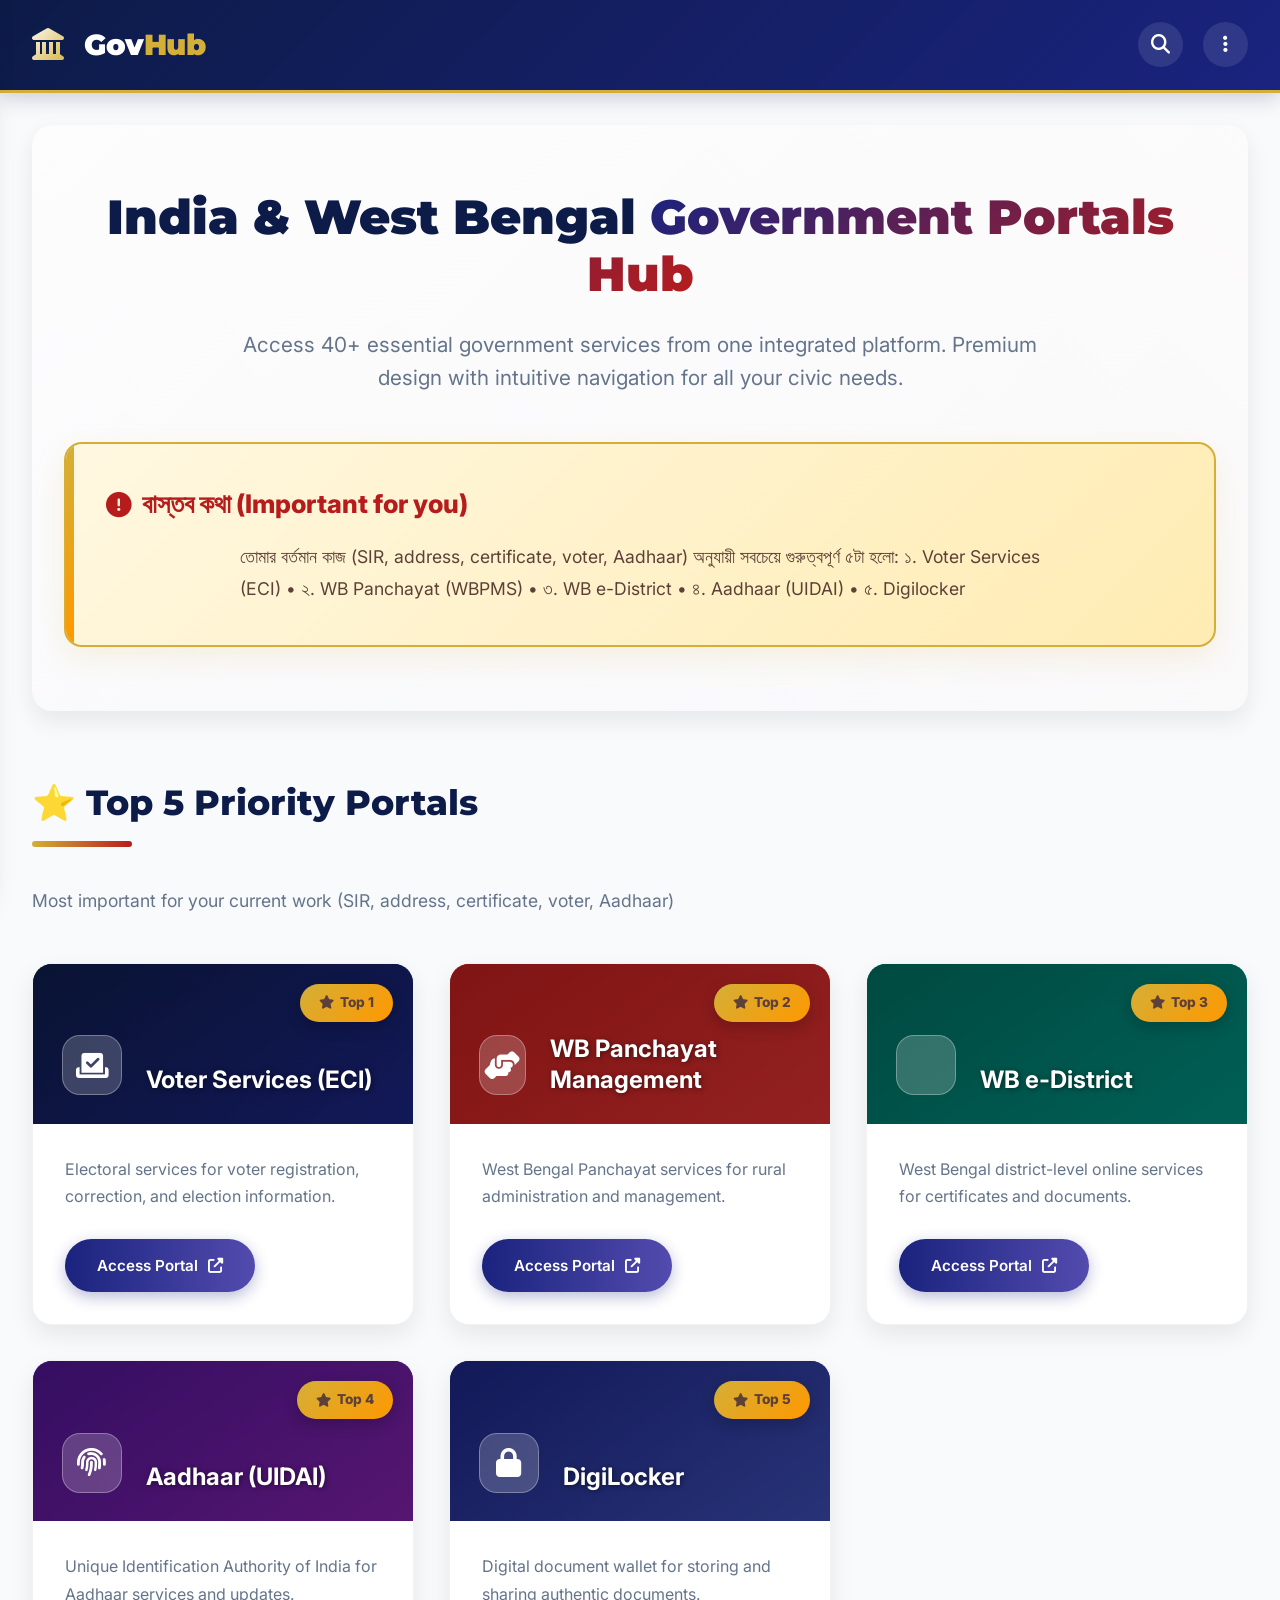
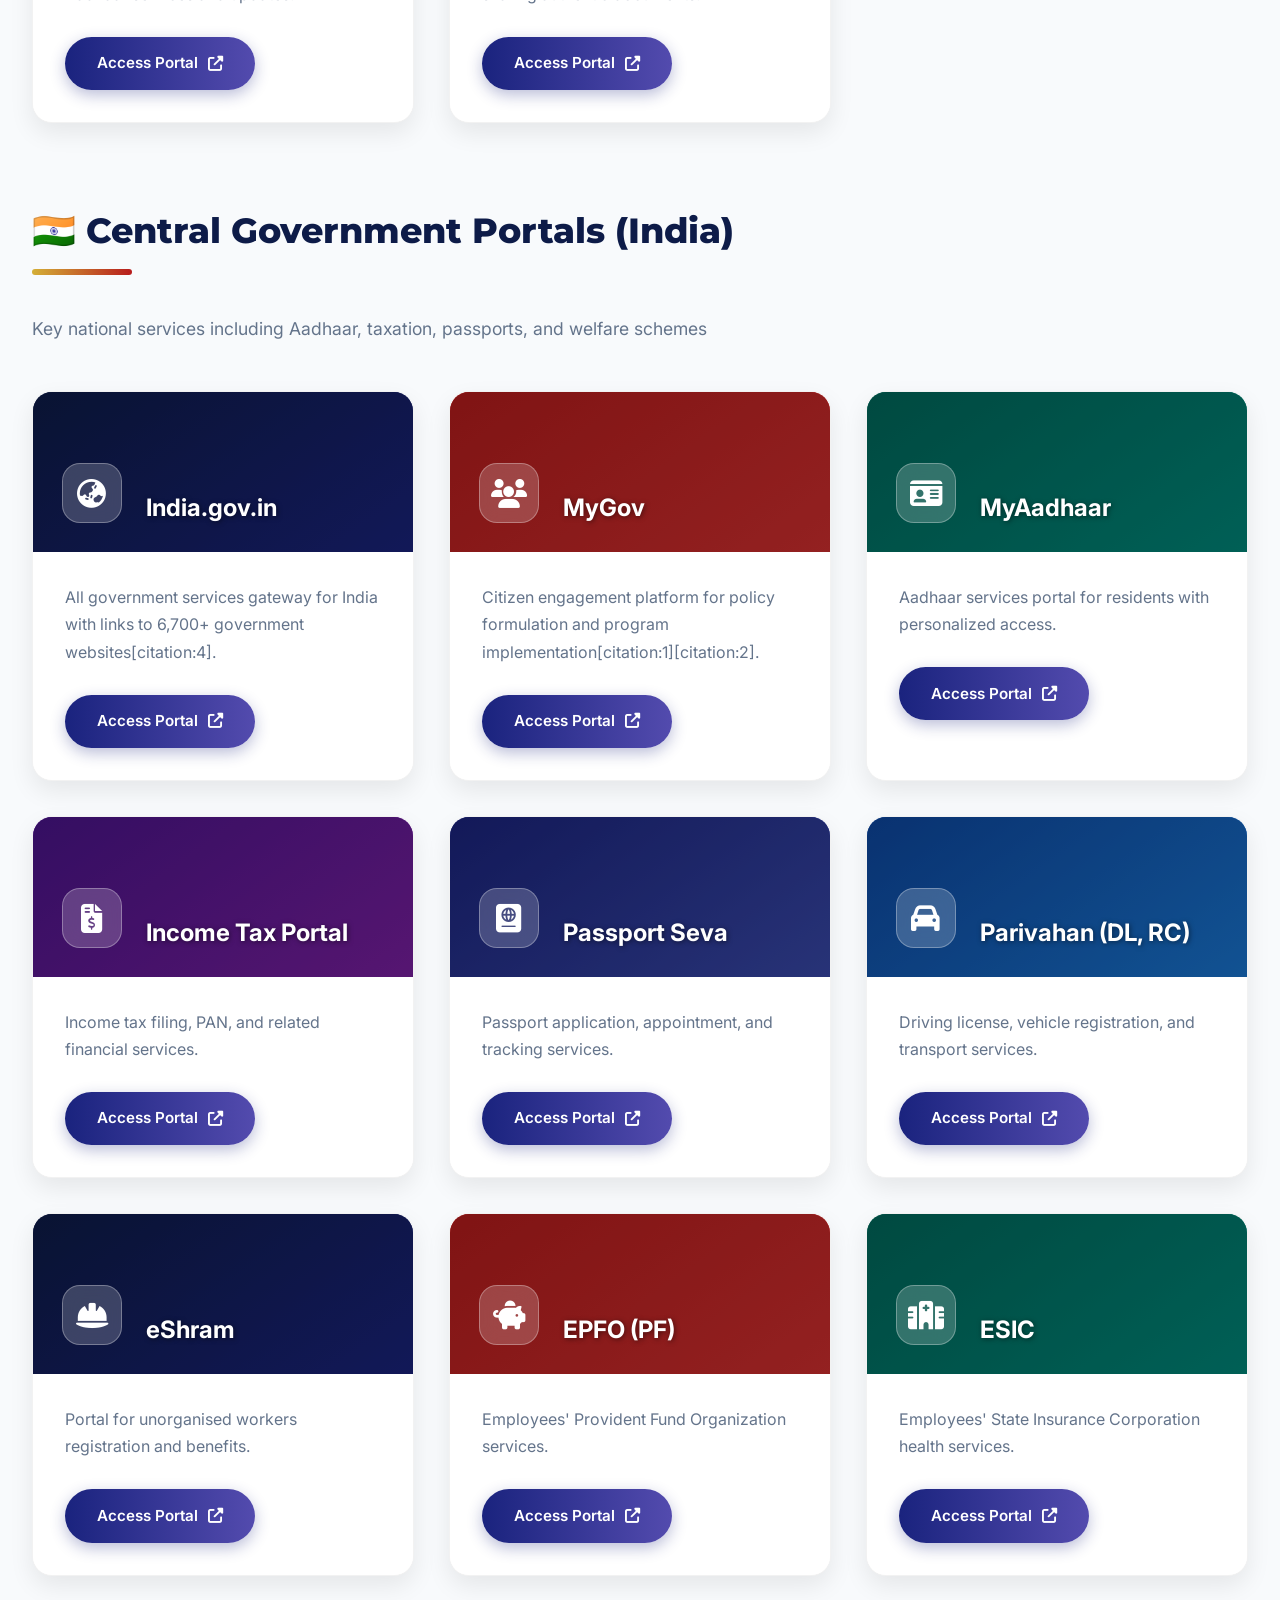
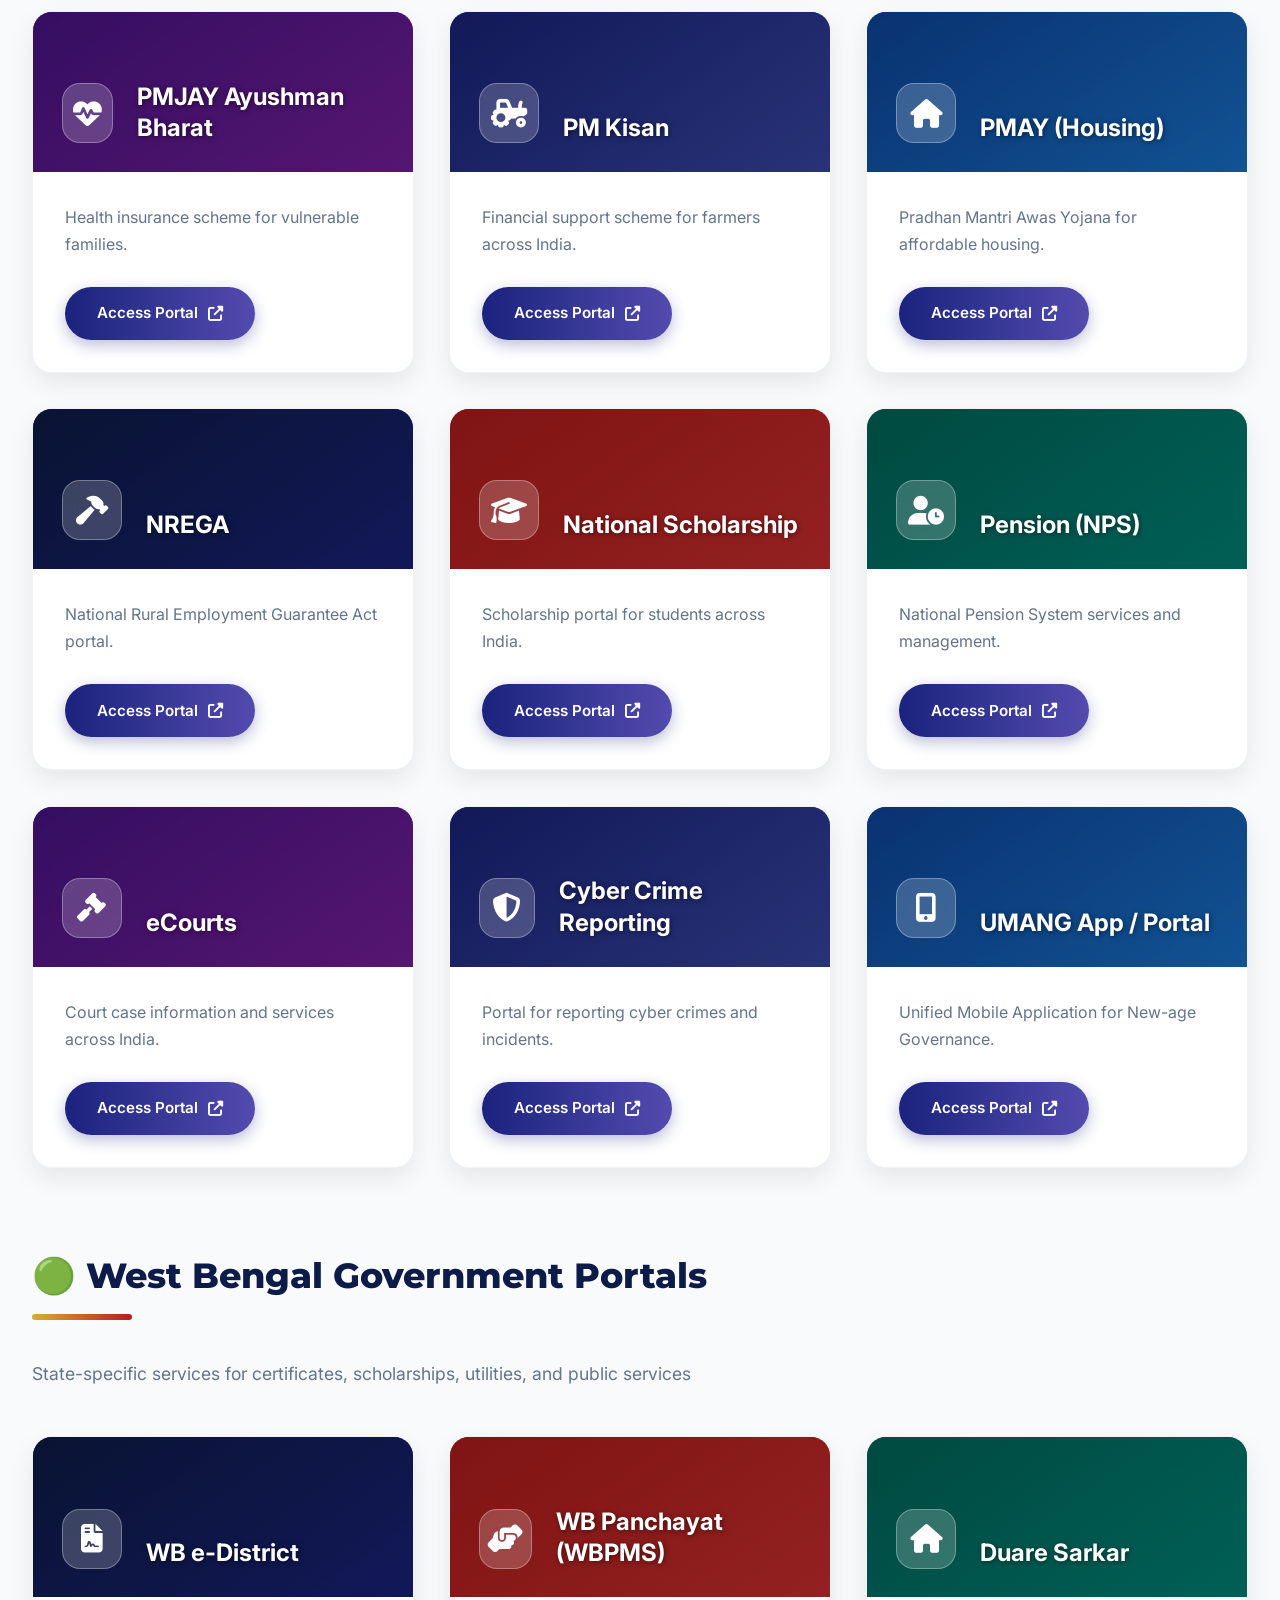
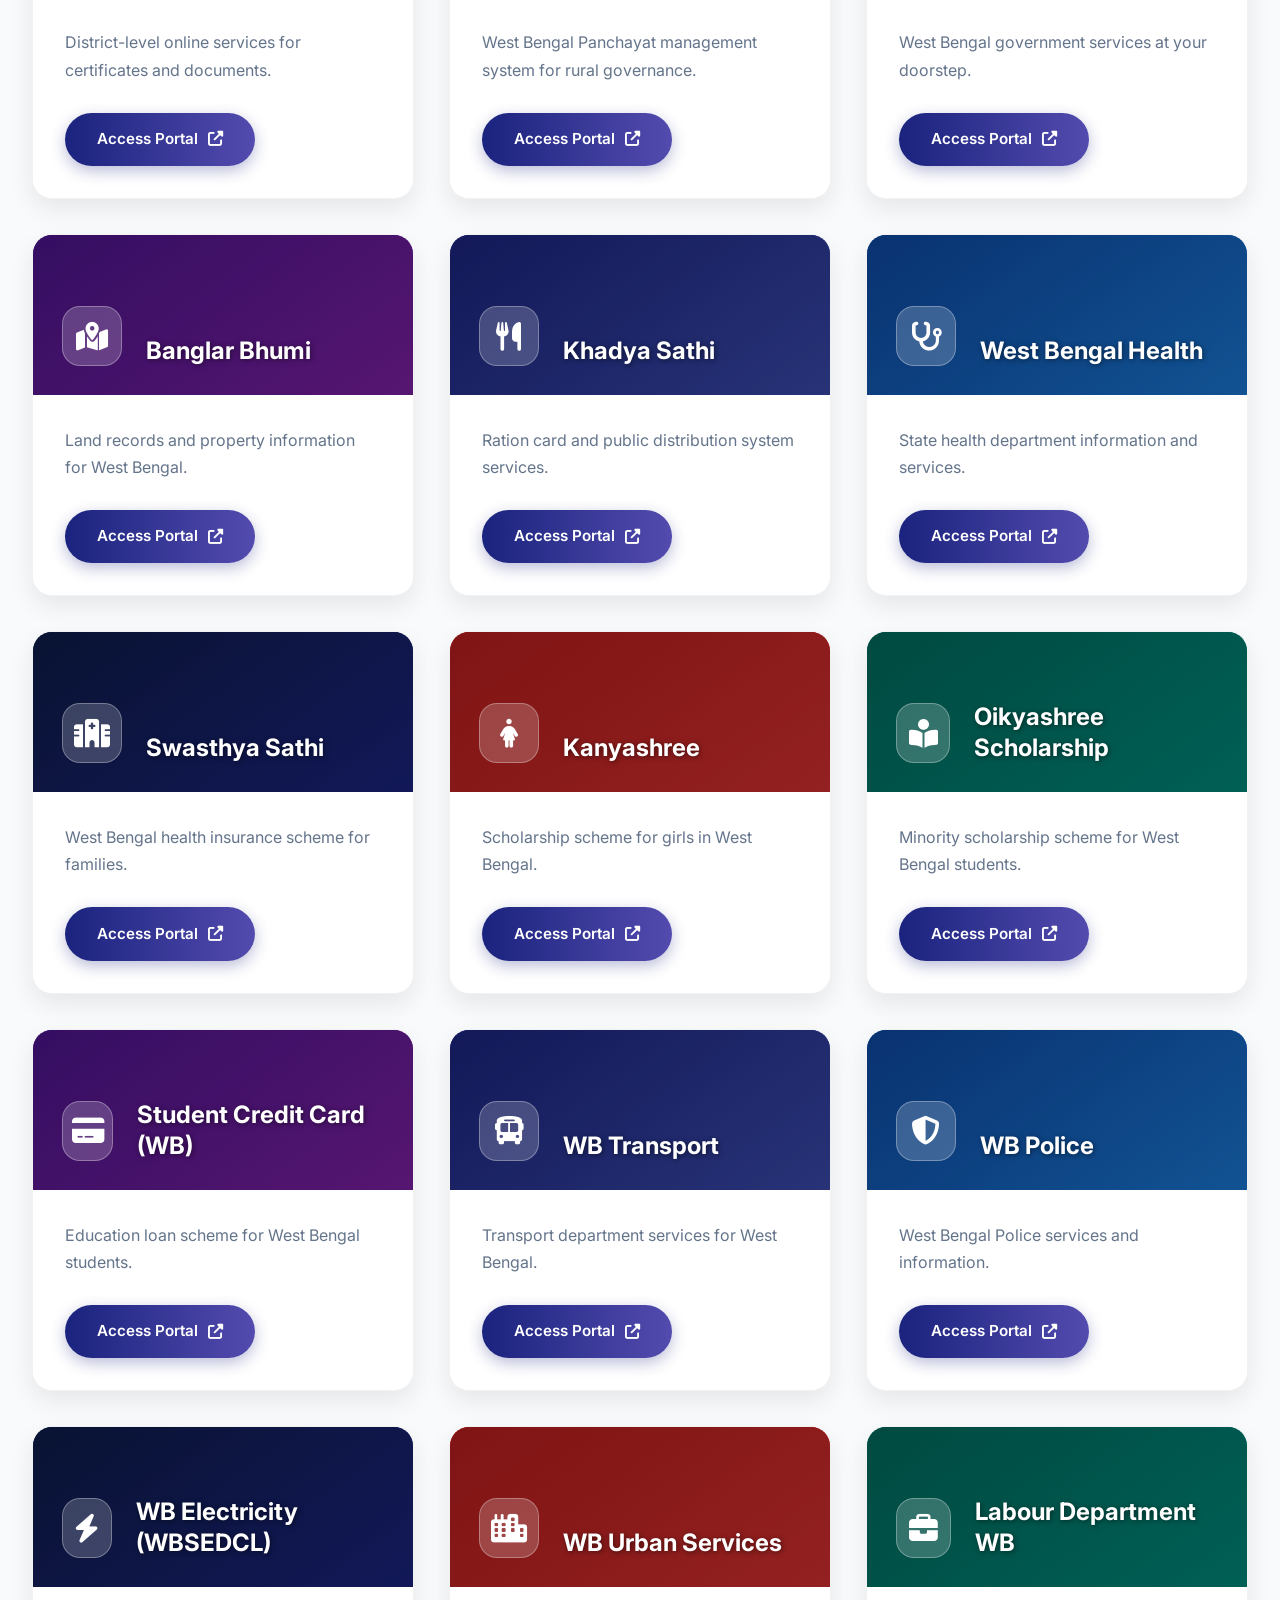
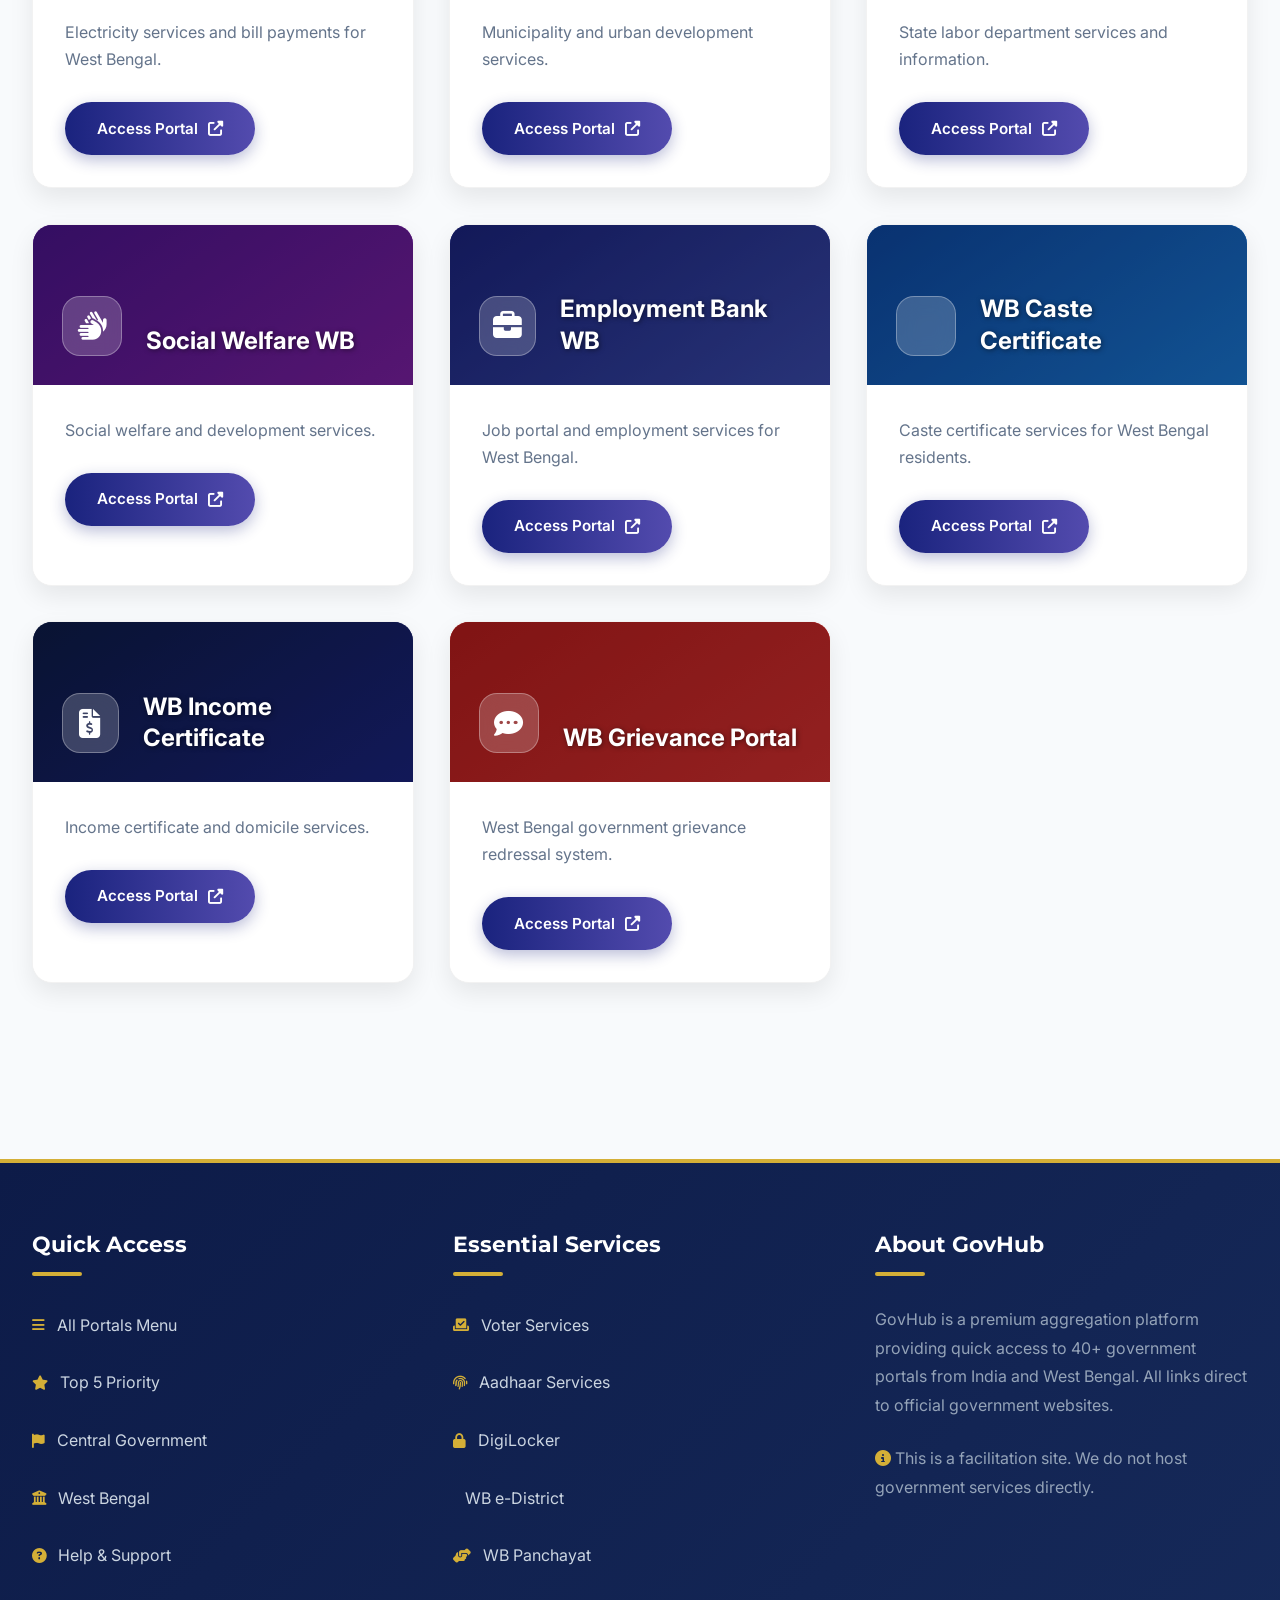
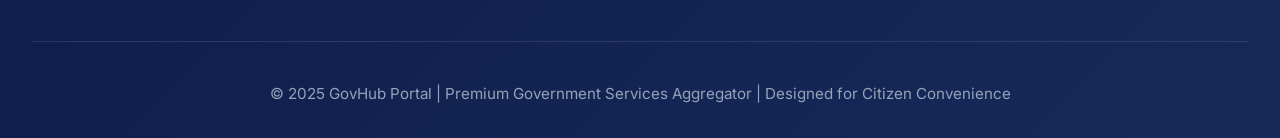
==== commit 9fa22dcf: "Update index.html" ====
--- a/Government_Portal/index.html
+++ b/Government_Portal/index.html
@@ -56,11 +56,13 @@
         .logo-container {
             display: flex;
             align-items: center;
-            gap: 15px;
+            gap: 20px;
+            left: 2.5rem;
         }
 
         .logo-icon {
             font-size: 2rem;
+            left: 2.5rem;
             background: linear-gradient(135deg, white, var(--gold));
             -webkit-background-clip: text;
             -webkit-text-fill-color: transparent;
@@ -71,6 +73,7 @@
             font-weight: 900;
             font-size: 1.8rem;
             letter-spacing: -0.5px;
+            left: 15px;
         }
 
         .logo-text span {
@@ -106,9 +109,10 @@
         .menu-icon-left {
             position: fixed;
             top: 1.2rem;
-            left: 1.5rem;
+            left: 1.2rem;
             z-index: 1100;
             display: none;
+           
         }
 
         /* Side Navigation - Opens from left */
@@ -1245,5 +1249,81 @@
             document.body.classList.add('loaded');
         });
     </script>
+    
+    
+    <!-- Add this simple back system to your existing website -->
+
+<style>
+    .back-notification {
+        position: fixed;
+        bottom: 20px;
+        right: 20px;
+        background: linear-gradient(135deg, #1a237e, #0d1b48);
+        color: white;
+        padding: 15px 25px;
+        border-radius: 50px;
+        box-shadow: 0 5px 20px rgba(0,0,0,0.3);
+        display: flex;
+        align-items: center;
+        gap: 15px;
+        z-index: 999;
+        border: 2px solid #d4af37;
+        display: none;
+    }
+    
+    .back-notification.show {
+        display: flex;
+        animation: slideUp 0.5s ease-out;
+    }
+    
+    .back-notification-btn {
+        background: #d4af37;
+        color: #5d4037;
+        border: none;
+        padding: 10px 20px;
+        border-radius: 25px;
+        cursor: pointer;
+        font-weight: bold;
+        display: flex;
+        align-items: center;
+        gap: 8px;
+    }
+    
+    @keyframes slideUp {
+        from {
+            transform: translateY(100px);
+            opacity: 0;
+        }
+        to {
+            transform: translateY(0);
+            opacity: 1;
+        }
+    }
+</style>
+
+<!-- Add this HTML before closing body tag -->
+<div class="back-notification" id="backNotification">
+    <div>আপনি অন্য ট্যাবে রয়েছেন। এই বাটনে ক্লিক করে ফিরে আসুন:</div>
+    <button class="back-notification-btn" onclick="window.history.back();">
+        <i class="fas fa-arrow-left"></i> ফিরে যান
+    </button>
+</div>
+
+<script>
+    // Track when user clicks external links
+    document.querySelectorAll('a[target="_blank"]').forEach(link => {
+        link.addEventListener('click', function() {
+            // Show notification after a delay (when user likely has new tab open)
+            setTimeout(() => {
+                document.getElementById('backNotification').classList.add('show');
+            }, 1000);
+        });
+    });
+    
+    // Hide notification when user clicks it
+    document.querySelector('.back-notification-btn').addEventListener('click', function() {
+        document.getElementById('backNotification').classList.remove('show');
+    });
+</script>
 </body>
 </html>
